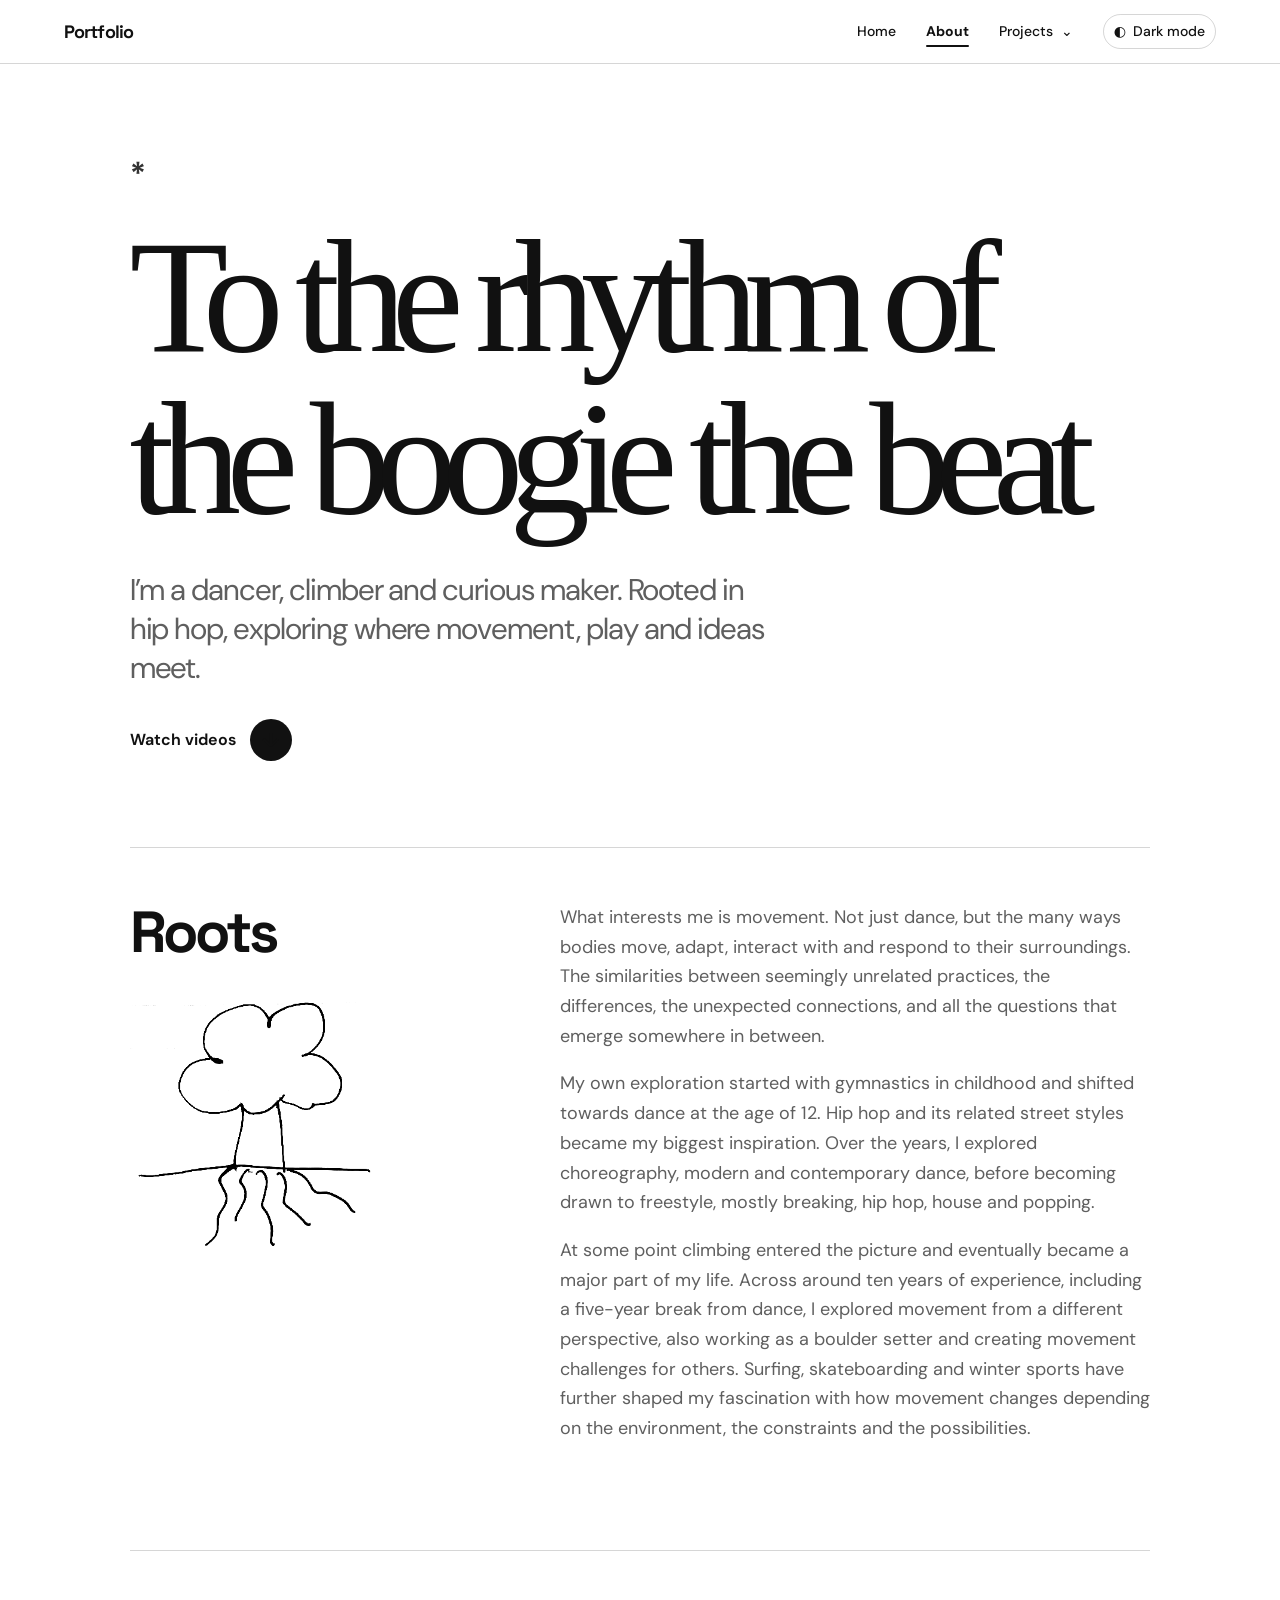
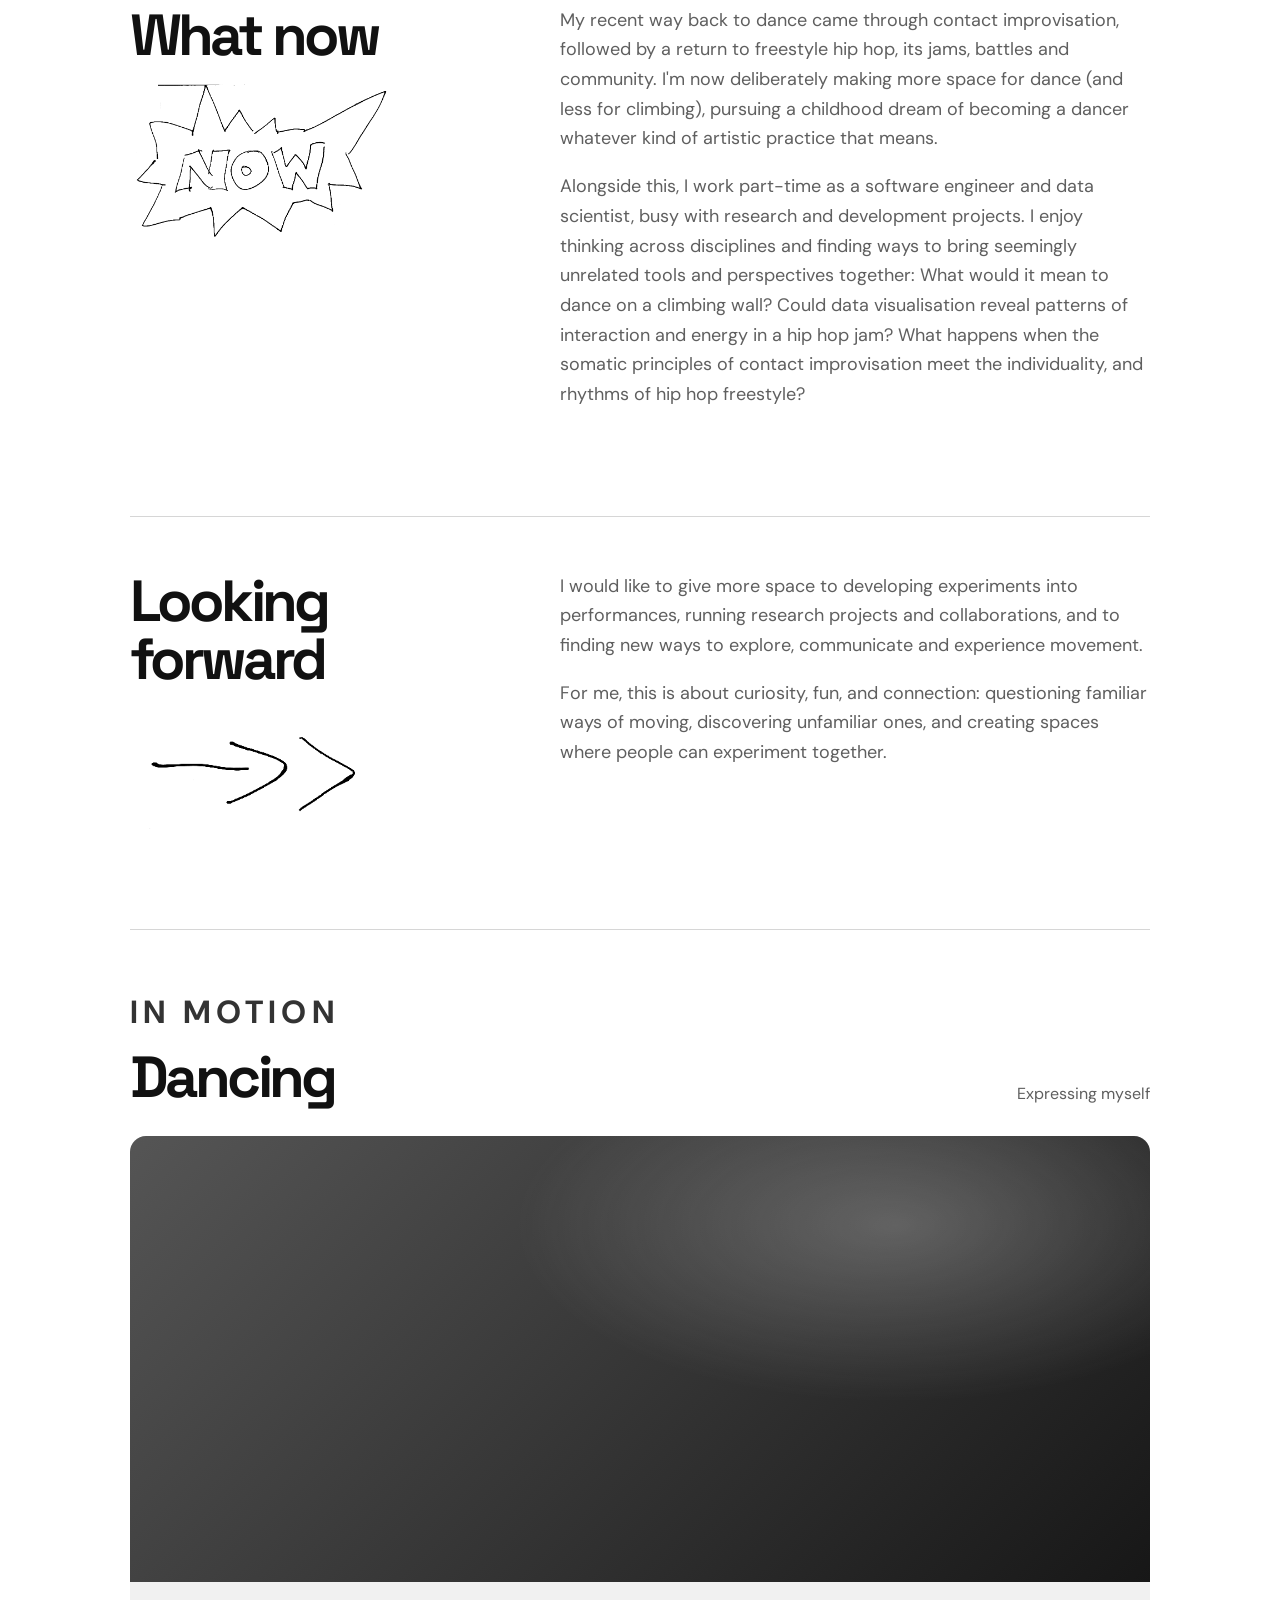
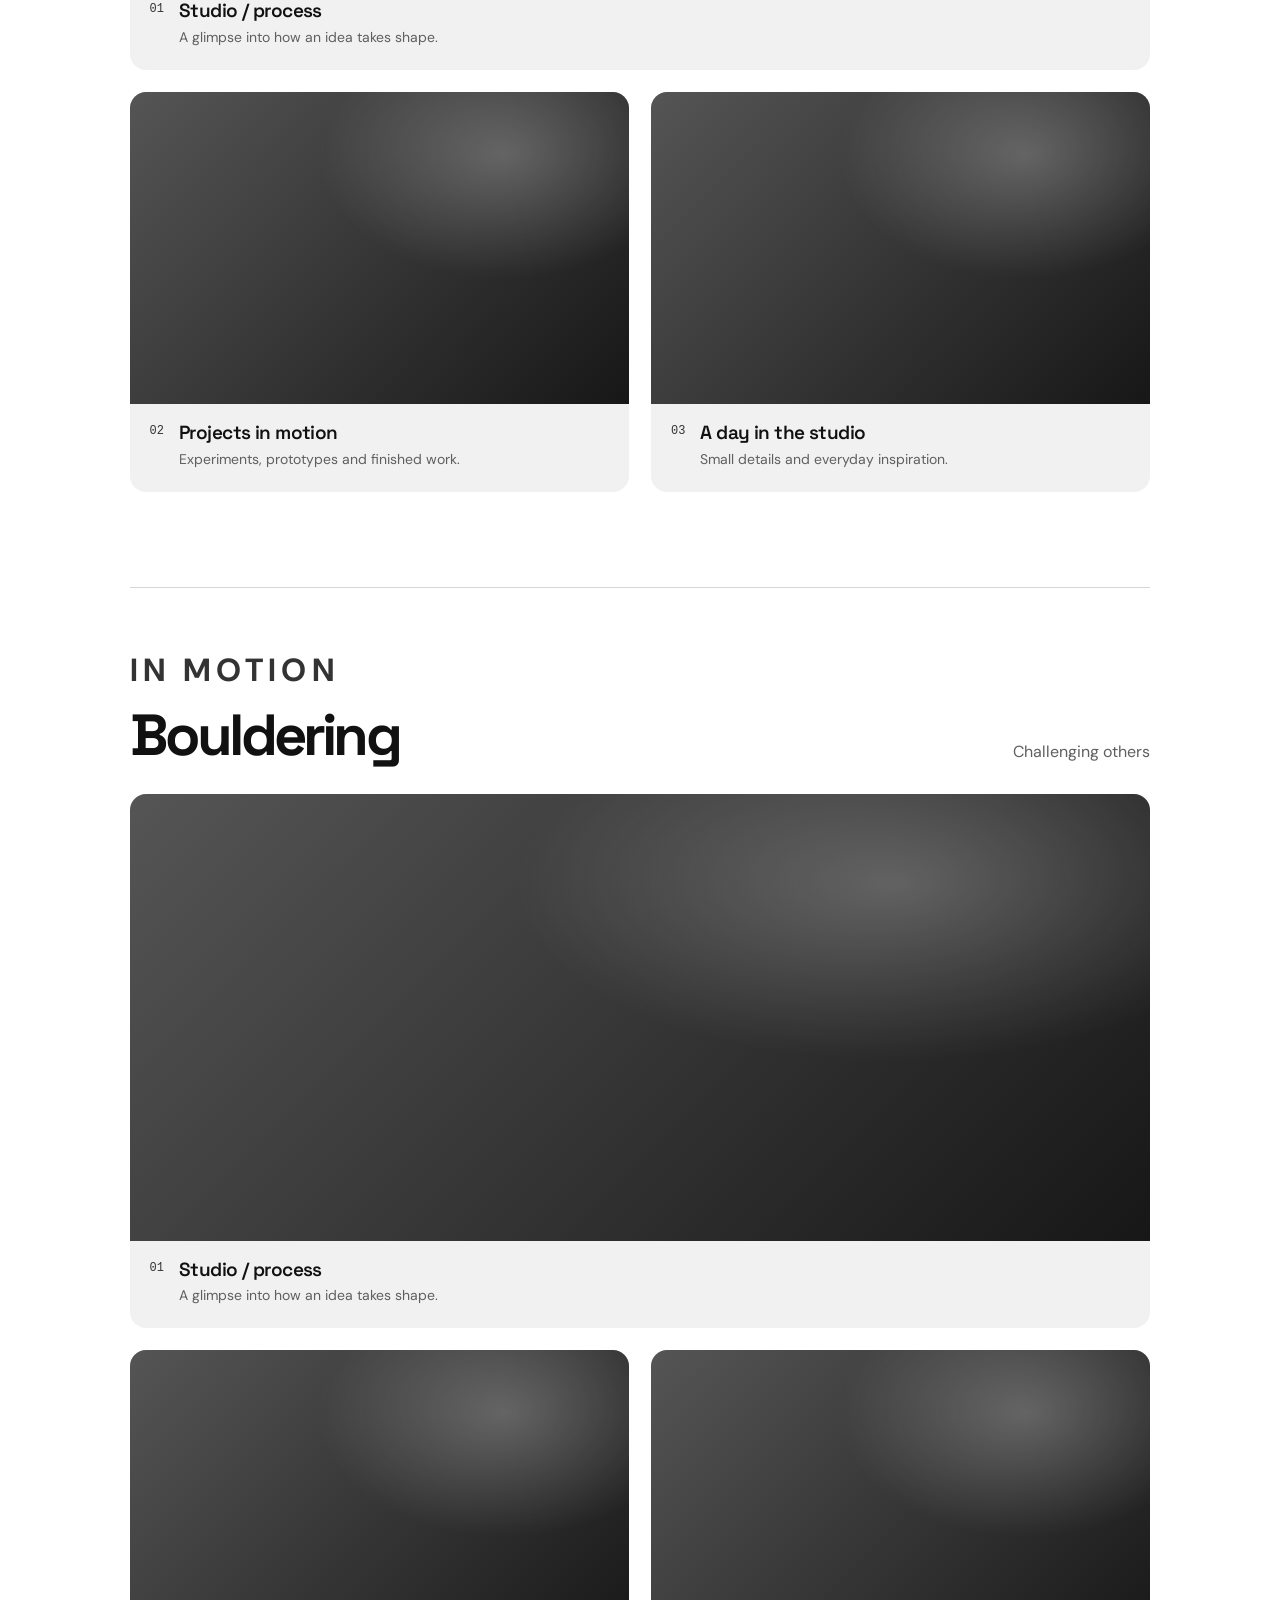
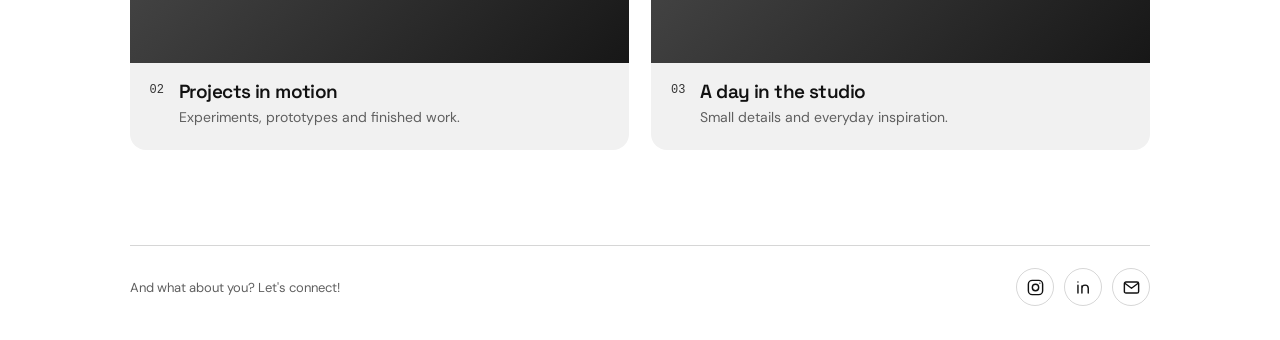
==== about.html @ 0e0fe101 "initial" ====
<!doctype html>
<html lang="en">
<head>
  <meta charset="utf-8">
  <meta name="viewport" content="width=device-width, initial-scale=1">
  <meta name="theme-color" content="#ffffff">
  <meta name="description" content="About Enikő Kakas and selected videos of her work.">
  <title>About — Enikő Kakas</title>
  <link rel="preconnect" href="https://fonts.googleapis.com">
  <link rel="preconnect" href="https://fonts.gstatic.com" crossorigin>
  <link href="https://fonts.googleapis.com/css2?family=DM+Sans:wght@400;500;600;700&family=Space+Grotesk:wght@400;500;600;700&family=Permanent+Marker&display=swap" rel="stylesheet">
  <link rel="stylesheet" href="css/site.css">
  <link rel="stylesheet" href="css/about.css">
</head>
<body>
  <nav class="site-nav" aria-label="Main navigation">
    <a class="brand" href="index.html">Portfolio</a>
    <div class="nav-links">
      <a href="index.html">Home</a>
      <a href="about.html" aria-current="page">About</a>
      <div class="nav-dropdown">
        <button class="nav-trigger" type="button" aria-expanded="false" aria-haspopup="true">Projects <span aria-hidden="true">⌄</span></button>
        <div class="nav-menu">
          <a href="projects/gyro-cube.html">Gyro Cube</a>
          <a href="projects/skate-bowl.html">Elevated Skate Bowl</a>
          <a href="projects/audience.html">Two Rooms</a>
          <a href="projects/traffic.html">Routes to Dynamo</a>
        </div>
      </div>
      <button class="theme-toggle" type="button" aria-label="Switch to dark mode" aria-pressed="false"><span aria-hidden="true">◐</span><span class="theme-toggle-label">Dark mode</span></button>
    </div>
  </nav>
  <!--<div class="street-tags" aria-hidden="true"><span class="street-tag street-tag-right">to the rhythm<br>of the boogie<br>the beat</span></div>-->

  <main class="about-shell">
    <header class="about-intro">
      <p class="about-eyebrow">*</p>
      <h1>To the rhythm of the boogie the beat<span></span></h1>
      <p class="about-lede">I’m a dancer, climber and curious maker. Rooted in hip hop, exploring where movement, play and ideas meet.</p>
      <a class="hero-link" href="#videos">Watch videos <span aria-hidden="true">↓</span></a>
    </header>

    <section class="about-story" aria-labelledby="roots-title">
      <div class="about-story-heading"><h2 id="roots-title">Roots</h2>
        <img class="section-doodle roots-doodle" src="media/doodles/about-roots.png" alt="" aria-hidden="true">
      </div>
      <div class="about-copy">
        <p>What interests me is movement. Not just dance, but the many ways bodies move, adapt, interact with and respond to their surroundings. The similarities between seemingly unrelated practices, the differences, the unexpected connections, and all the questions that emerge somewhere in between.</p>
        <p>My own exploration started with gymnastics in childhood and shifted towards dance at the age of 12. Hip hop and its related street styles became my biggest inspiration. Over the years, I explored choreography, modern and contemporary dance, before becoming drawn to freestyle, mostly breaking, hip hop, house and popping.</p>
        <p>At some point climbing entered the picture and eventually became a major part of my life. Across around ten years of experience, including a five-year break from dance, I explored movement from a different perspective, also working as a boulder setter and creating movement challenges for others. Surfing, skateboarding and winter sports have further shaped my fascination with how movement changes depending on the environment, the constraints and the possibilities.</p>
        
      </div>
    </section>
    <section class="about-story" aria-labelledby="now-title">
      <div class="about-story-heading"><h2 id="now-title">What now</h2>
        <img class="section-doodle now-doodle" src="media/doodles/about-now.png" alt="" aria-hidden="true">
      </div>
      <div class="about-copy">
        <p>My recent way back to dance came through contact improvisation, followed by a return to freestyle hip hop, its jams, battles and community. I'm now deliberately making more space for dance (and less for climbing), pursuing a childhood dream of becoming a dancer whatever kind of artistic practice that means.</p>
        <p>Alongside this, I work part-time as a software engineer and data scientist, busy with research and development projects. I enjoy thinking across disciplines and finding ways to bring seemingly unrelated tools and perspectives together: What would it mean to dance on a climbing wall? Could data visualisation reveal patterns of interaction and energy in a hip hop jam? What happens when the somatic principles of contact improvisation meet the individuality, and rhythms of hip hop freestyle?</p>
      </div>
    </section>
     <section class="about-story" aria-labelledby="forward-title">
      <div class="about-story-heading"><h2 id="forward-title">Looking forward</h2>
        <img class="section-doodle forward-doodle" src="media/doodles/about-forward.png" alt="" aria-hidden="true">
      </div>
      <div class="about-copy">
        <p>I would like to give more space to developing experiments into performances, running research projects and collaborations, and to finding new ways to explore, communicate and experience movement.</p>
        <p>For me, this is about curiosity, fun, and connection: questioning familiar ways of moving, discovering unfamiliar ones, and creating spaces where people can experiment together. </p>
      </div>
    </section>

    <section class="about-videos" aria-labelledby="videos-title" id="videos">
      <div class="about-section-heading">
        <div><p class="about-eyebrow">In motion</p><h2 id="videos-title">Dancing</h2></div>
        <p>Expressing myself</p>
      </div>
      <div class="video-grid">
        <figure class="video-card">
          <video preload="metadata" playsinline role="button" tabindex="0" aria-label="Open studio and process video"><source src="/home/kakas/Videos/dance/weerwoordgeven.mp4" type="video/mp4">Add your video at media/about-01.mp4.</video>
          <figcaption><span>01</span><div><h3>Studio / process</h3><p>A glimpse into how an idea takes shape.</p></div></figcaption>
        </figure>
        <figure class="video-card">
          <video preload="metadata" playsinline role="button" tabindex="0" aria-label="Open project in motion video"><source src="/home/kakas/Videos/dance/popping_6.mp4" type="video/mp4">Add your video at media/about-02.mp4.</video>
          <figcaption><span>02</span><div><h3>Projects in motion</h3><p>Experiments, prototypes and finished work.</p></div></figcaption>
        </figure>
        <figure class="video-card">
          <video preload="metadata" playsinline role="button" tabindex="0" aria-label="Open a day in the studio video"><source src="/home/kakas/Videos/dance/tony_hip_hop_jam_9.mp4" type="video/mp4">Add your video at media/about-03.mp4.</video>
          <figcaption><span>03</span><div><h3>A day in the studio</h3><p>Small details and everyday inspiration.</p></div></figcaption>
        </figure>
      </div>
    </section>
    <section class="about-videos" aria-labelledby="videos-title">
      <div class="about-section-heading">
        <div><p class="about-eyebrow">In motion</p><h2 id="videos-title">Bouldering</h2></div>
        <p>Challenging others</p>
      </div>
      <div class="video-grid">
        <figure class="video-card">
          <video preload="metadata" playsinline role="button" tabindex="0" aria-label="Open studio and process video"><source src="media/about-01.mp4" type="video/mp4">Add your video at media/about-01.mp4.</video>
          <figcaption><span>01</span><div><h3>Studio / process</h3><p>A glimpse into how an idea takes shape.</p></div></figcaption>
        </figure>
        <figure class="video-card">
          <video preload="metadata" playsinline role="button" tabindex="0" aria-label="Open project in motion video"><source src="media/about-02.mp4" type="video/mp4">Add your video at media/about-02.mp4.</video>
          <figcaption><span>02</span><div><h3>Projects in motion</h3><p>Experiments, prototypes and finished work.</p></div></figcaption>
        </figure>
        <figure class="video-card">
          <video preload="metadata" playsinline role="button" tabindex="0" aria-label="Open a day in the studio video"><source src="media/about-03.mp4" type="video/mp4">Add your video at media/about-03.mp4.</video>
          <figcaption><span>03</span><div><h3>A day in the studio</h3><p>Small details and everyday inspiration.</p></div></figcaption>
        </figure>
      </div>
    </section>

    <footer class="about-footer">
      <span>And what about you? Let's connect!</span>
      <nav class="social-links" aria-label="Social media and contact">
        <a href="https://www.instagram.com/any.cashonme/" target="_blank" rel="noopener noreferrer" aria-label="Instagram" title="Instagram">
          <svg viewBox="0 0 24 24" aria-hidden="true"><rect x="3" y="3" width="18" height="18" rx="5"/><circle cx="12" cy="12" r="4"/><circle cx="17.5" cy="6.5" r=".8" class="social-dot"/></svg>
        </a>
        <a href="https://www.linkedin.com/in/eniko-kakas/" target="_blank" rel="noopener noreferrer" aria-label="LinkedIn" title="LinkedIn">
          <svg viewBox="0 0 24 24" aria-hidden="true"><path d="M5 9v10M5 5v.1M10 19v-6a4 4 0 0 1 8 0v6M10 10v9"/></svg>
        </a>
        <a href="mailto:kakas.eniko@gmail.com" target="_blank" aria-label="Email" title="Email">
          <svg viewBox="0 0 24 24" aria-hidden="true"><rect x="3" y="5" width="18" height="14" rx="2"/><path d="m4 7 8 6 8-6"/></svg>
        </a>
      </nav>
    </footer>
  </main>
  <dialog class="video-lightbox" aria-label="Video player">
    <button class="video-lightbox-close" type="button" aria-label="Close video">×</button>
    <video class="video-lightbox-player" controls playsinline></video>
    <div class="video-lightbox-caption"><span class="video-lightbox-number"></span><div><h2></h2><p></p></div></div>
  </dialog>
  <script src="js/main.js"></script>
</body>
</html>
---- css/site.css ----
:root {
  --nav-height: 64px;
  --site-ink: #111111;
  --site-muted: #5f5f5f;
  --site-paper: #ffffff;
  --site-accent: #111111;
  --site-moss: #333333;
  --site-surface: #f1f1f1;
  --site-border: rgba(0, 0, 0, .16);
  --font-body: "DM Sans", sans-serif;
  --font-display: "Space Grotesk", sans-serif;
}
:root[data-theme="dark"] {
  color-scheme: dark;
  --site-ink: #ffffff;
  --site-muted: #c2c2c2;
  --site-paper: #111111;
  --site-accent: #ffffff;
  --site-moss: #eeeeee;
  --site-surface: #242424;
  --site-border: rgba(255, 255, 255, .2);
}
* { box-sizing: border-box; }
html { color-scheme: light; scroll-behavior: smooth; }
body { margin: 0; background: var(--site-paper); color: var(--site-ink); font: 400 16px/1.5 var(--font-body), system-ui, sans-serif; }
body.project-page { --site-ink: #17231f; --site-muted: #61716a; --site-paper: #f4f5ef; --site-accent: #b7f36b; --site-moss: #5b7f52; --site-border: rgba(23,35,31,.14); }
.site-nav {
  height: var(--nav-height);
  position: sticky;
  z-index: 1000;
  top: 0;
  display: flex;
  align-items: center;
  justify-content: space-between;
  padding: 0 clamp(20px, 5vw, 76px);
  background: color-mix(in srgb, var(--site-paper) 94%, transparent);
  color: var(--site-ink);
  border-bottom: 1px solid var(--site-border);
  backdrop-filter: blur(14px);
  font: 500 14px/1.2 var(--font-body), system-ui, sans-serif;
}
.theme-toggle { display: inline-flex; align-items: center; gap: 7px; padding: 8px 10px; border: 1px solid var(--site-border); border-radius: 999px; background: transparent; color: var(--site-ink); font: inherit; cursor: pointer; white-space: nowrap; }
.theme-toggle:hover { background: var(--site-ink); color: var(--site-paper); }
.theme-toggle:focus-visible { outline: 2px solid var(--site-ink); outline-offset: 3px; }
body.project-page .site-nav { background: rgba(244, 245, 239, .94); font-family: system-ui, sans-serif; }
.site-nav a { color: inherit; text-decoration: none; }
.site-nav .brand { font-family: var(--font-display), sans-serif; font-weight: 700; letter-spacing: -.05em; font-size: 18px; }
.nav-links > a { position: relative; }
.nav-links > a[aria-current="page"] { color: var(--site-ink); font-weight: 700; }
.nav-links > a[aria-current="page"]::after { content: ""; position: absolute; left: 0; right: 0; bottom: 5px; height: 2px; border-radius: 2px; background: var(--site-ink); }
.nav-links { display: flex; height: 100%; align-items: center; gap: 30px; }
.nav-links > a, .nav-trigger { padding: 12px 0; }
.nav-dropdown { position: relative; height: 100%; display: flex; align-items: center; }
.nav-trigger { background: none; border: 0; color: inherit; font: inherit; cursor: pointer; }
.nav-trigger span { margin-left: 4px; }
.nav-menu {
  display: none;
  position: absolute;
  top: calc(100% - 5px);
  right: 0;
  min-width: 210px;
  padding: 8px;
  background: var(--site-paper);
  border: 1px solid var(--site-border);
  border-radius: 12px;
  box-shadow: 0 14px 38px rgba(0, 0, 0, .16);
}
.nav-dropdown.open .nav-menu, .nav-dropdown:hover .nav-menu, .nav-dropdown:focus-within .nav-menu { display: grid; }
.nav-menu a { padding: 11px 12px; border-radius: 7px; }
.nav-menu a:hover, .nav-menu a:focus-visible { background: rgba(0, 0, 0, .07); }
:root[data-theme="dark"] .nav-menu a:hover, :root[data-theme="dark"] .nav-menu a:focus-visible { background: rgba(255, 255, 255, .1); }
.site-nav a:focus-visible, .nav-trigger:focus-visible { outline: 2px solid #111; outline-offset: 4px; border-radius: 3px; }
body.project-page .nav-menu a:hover, body.project-page .nav-menu a:focus-visible { background: rgba(23, 35, 31, .07); }
body.project-page .site-nav a:focus-visible, body.project-page .nav-trigger:focus-visible { outline-color: #427d42; }
.street-tags { pointer-events: none; }
.street-tag { position:absolute; z-index: 2; top: 420px; left: 16px; color: #111111; font: 400 62px/1 "Permanent Marker", cursive; letter-spacing: -.06em; text-shadow: 1px 1px 0 rgba(0,0,0,.12); transform: rotate(-30deg); }
.street-tag::before { content: "✳"; position: absolute; left: -19px; top: -8px; color: #111111; font: 15px/1 var(--font-body), sans-serif; transform: rotate(30deg); }
.street-tag::after { content: ""; position: absolute; left: -3px; right: -8px; bottom: -5px; height: 4px; border-top: 3px solid #111111; border-radius: 50%; transform: rotate(-4deg); }
.street-tag-right { left: auto; right: 26px; top: 190px; width: 465px; font-size: 52px; line-height: 1.05; text-align:center; transform: rotate(30deg); color:rgb(173, 173, 173)}
.street-tag-right { pointer-events: auto; text-decoration: none; cursor: pointer; }
.street-tag-right:focus-visible { outline: 2px solid currentColor; outline-offset: 6px; border-radius: 4px; }
:root[data-theme="dark"] .street-tag, :root[data-theme="dark"] .street-tag::before { color: #fff; }
:root[data-theme="dark"] .street-tag::after { border-color: #fff; }
:root[data-theme="dark"] .street-tag-right { color: #aaa; }
:root[data-theme="dark"] .nav-menu a:hover, :root[data-theme="dark"] .nav-menu a:focus-visible { background: rgba(255, 255, 255, .1); }
:root[data-theme="dark"] .site-nav a:focus-visible, :root[data-theme="dark"] .nav-trigger:focus-visible { outline-color: #fff; }
@media (max-width: 1120px) { .street-tags { display: none; } }
@media (max-width: 520px) {
  :root { --nav-height: 58px; }
  .site-nav { padding-inline: 18px; }
  .nav-links { gap: 20px; }
  .theme-toggle { width: 38px; height: 38px; justify-content: center; padding: 0; }
  .theme-toggle-label { display: none; }
}
/* The project canvases occupy the viewport below the shared navigation. */
body:has(.app) .app { height: calc(100dvh - var(--nav-height)); }
@media (max-width: 820px) {
  body:has(.app) .app { min-height: calc(100dvh - var(--nav-height)); height: auto; }
}
---- css/about.css ----
.about-shell { max-width: 1200px; margin: 0 auto; padding: 0 clamp(22px, 7vw, 100px); }
.about-intro { min-height: min(610px, calc(82svh - var(--nav-height))); display: flex; flex-direction: column; justify-content: center; padding-block: 86px; }
.about-eyebrow { color: var(--site-moss); text-transform: uppercase; font-size: 32px; font-weight: 700; letter-spacing: .16em; margin: 0 0 18px; }
.about-intro h1 { margin: 0; font-family: var(--font-display), sans-serif; font-size: clamp(58px, 12vw, 148px); line-height: .9; letter-spacing: -.09em; font-weight: 700; font: 400 162px/1 "Permanent Marker", cursive}
.about-intro h1 span { color: var(--site-moss); }
.hero-link { display: inline-flex; align-items: center; gap: 14px; margin-top: 32px; color: var(--site-ink); text-decoration: none; font-weight: 650; }
.hero-link span { width: 42px; height: 42px; display: grid; place-items: center; border-radius: 50%; background: var(--site-accent); font-size: 20px; transition: transform .2s; }
:root[data-theme="dark"] .hero-link span { color: #111; }
.hero-link:hover span { transform: translateY(3px); }
.about-lede { max-width: 650px; margin: 30px 0 0; color: var(--site-muted); font-size: clamp(20px, 3vw, 30px); line-height: 1.3; letter-spacing: -.035em; }
.about-story { padding: 55px 0 88px; border-top: 1px solid var(--site-border); display: grid; grid-template-columns: .8fr 1.2fr; gap: 36px; }
.about-story h2, .about-section-heading h2 { margin: 0; font-family: var(--font-display), sans-serif; font-size: clamp(34px, 5vw, 58px); letter-spacing: -.065em; line-height: 1; }
.about-story-heading { display: flex; flex-direction: column; align-items: flex-start; gap: 20px; }
.section-doodle { display: block; width: min(100%, 260px); height: auto; object-fit: contain; }
:root[data-theme="dark"] .section-doodle { filter: invert(1); }
.about-copy { max-width: 620px; color: var(--site-muted); font-size: 18px; line-height: 1.65; }
.about-copy p { margin: 0 0 18px; }
.about-videos { padding: 58px 0 95px; border-top: 1px solid var(--site-border); }
.about-section-heading { display: flex; justify-content: space-between; align-items: end; gap: 20px; margin-bottom: 30px; }
.about-section-heading .about-eyebrow { margin-bottom: 12px; }
.about-section-heading > p { max-width: 270px; color: var(--site-muted); margin: 0; }
.video-grid { display: grid; grid-template-columns: repeat(2, minmax(0, 1fr)); gap: 22px; }
.video-card { margin: 0; overflow: hidden; border-radius: 16px; background: var(--site-surface); }
.video-card video { display: block; width: 100%; aspect-ratio: 16 / 10; object-fit: cover; cursor: pointer; background: radial-gradient(ellipse at 75% 20%, rgba(255,255,255,.24), transparent 35%), linear-gradient(135deg, #555, #171717); }
.video-card video:focus-visible { outline: 3px solid var(--site-ink); outline-offset: -5px; }
:root[data-theme="dark"] .video-card video { background: radial-gradient(ellipse at 75% 20%, rgba(255,255,255,.14), transparent 35%), linear-gradient(135deg, #444, #080808); }
.video-card figcaption { display: flex; gap: 15px; padding: 18px 20px 22px; }
.video-card figcaption > span { color: var(--site-moss); font: 12px/1.5 ui-monospace, monospace; }
.video-card h3 { margin: 0 0 4px; font: 600 19px/1.2 var(--font-display), sans-serif; letter-spacing: -.03em; }
.video-card figcaption p { margin: 0; color: var(--site-muted); font-size: 14px; }
.about-footer { border-top: 1px solid var(--site-border); padding: 22px 0 34px; color: var(--site-muted); font-size: 13px; display: flex; justify-content: space-between; align-items: center; gap: 20px; }
.about-footer .social-links { display: flex; align-items: center; gap: 10px; }
.about-footer .social-links a { width: 38px; height: 38px; display: grid; place-items: center; border: 1px solid var(--site-border); border-radius: 50%; color: var(--site-ink); transition: background-color .2s, color .2s; }
.about-footer .social-links a:hover { background: var(--site-ink); color: var(--site-paper); }
.about-footer .social-links a:focus-visible { outline: 2px solid var(--site-ink); outline-offset: 3px; }
.about-footer .social-links svg { width: 19px; height: 19px; fill: none; stroke: currentColor; stroke-width: 1.8; stroke-linecap: round; stroke-linejoin: round; }
.about-footer .social-dot { fill: currentColor; stroke: none; }
.video-lightbox { position: fixed; inset: 0; width: min(1100px, 94vw); max-width: none; max-height: 92vh; padding: 56px 16px 20px; border: 1px solid rgba(255,255,255,.25); border-radius: 12px; background: #080808; color: #fff; overflow: visible; opacity: 0; transform: scale(.98); transition: opacity .2s ease, transform .2s ease, overlay .2s allow-discrete, display .2s allow-discrete; }
.video-lightbox[open] { opacity: 1; transform: scale(1); }
@starting-style { .video-lightbox[open] { opacity: 0; transform: scale(.98); } }
.video-lightbox::backdrop { background: rgba(0,0,0,.82); backdrop-filter: blur(5px); }
.video-lightbox-player { display: block; width: 100%; max-height: calc(92vh - 155px); margin: auto; object-fit: contain; background: #000; }
.video-lightbox-caption { display: flex; align-items: baseline; gap: 14px; width: min(100%, 850px); margin: 12px auto 0; color: #fff; }
.video-lightbox-number { color: #aaa; font: 12px/1.5 ui-monospace, monospace; }
.video-lightbox-caption h2 { margin: 0 0 3px; font: 600 18px/1.2 var(--font-display), sans-serif; }
.video-lightbox-caption p { margin: 0; color: #c5c5c5; font-size: 14px; }
.video-lightbox-close { position: absolute; top: 10px; right: 12px; width: 36px; height: 36px; display: grid; place-items: center; border: 1px solid rgba(255,255,255,.55); border-radius: 50%; background: transparent; color: #fff; font: 30px/1 sans-serif; cursor: pointer; }
.video-lightbox-close:hover, .video-lightbox-close:focus-visible { background: #fff; color: #111; }
@media (max-width: 520px) { .about-footer { align-items: start; flex-direction: column; } }
@media (min-width: 900px) { .video-card:first-child { grid-column: 1 / -1; } .video-card:first-child video { aspect-ratio: 16 / 7; } }
@media (max-width: 700px) { .about-intro { min-height: 64svh; padding-block: 65px; } .about-intro h1 { font-size: clamp(48px, 10vw, 76px); } .about-story { grid-template-columns: 1fr; gap: 20px; padding-block: 42px 60px; } .about-section-heading { align-items: start; flex-direction: column; } .video-grid { grid-template-columns: 1fr; } .video-card:first-child video { aspect-ratio: 16 / 10; height: auto; } }
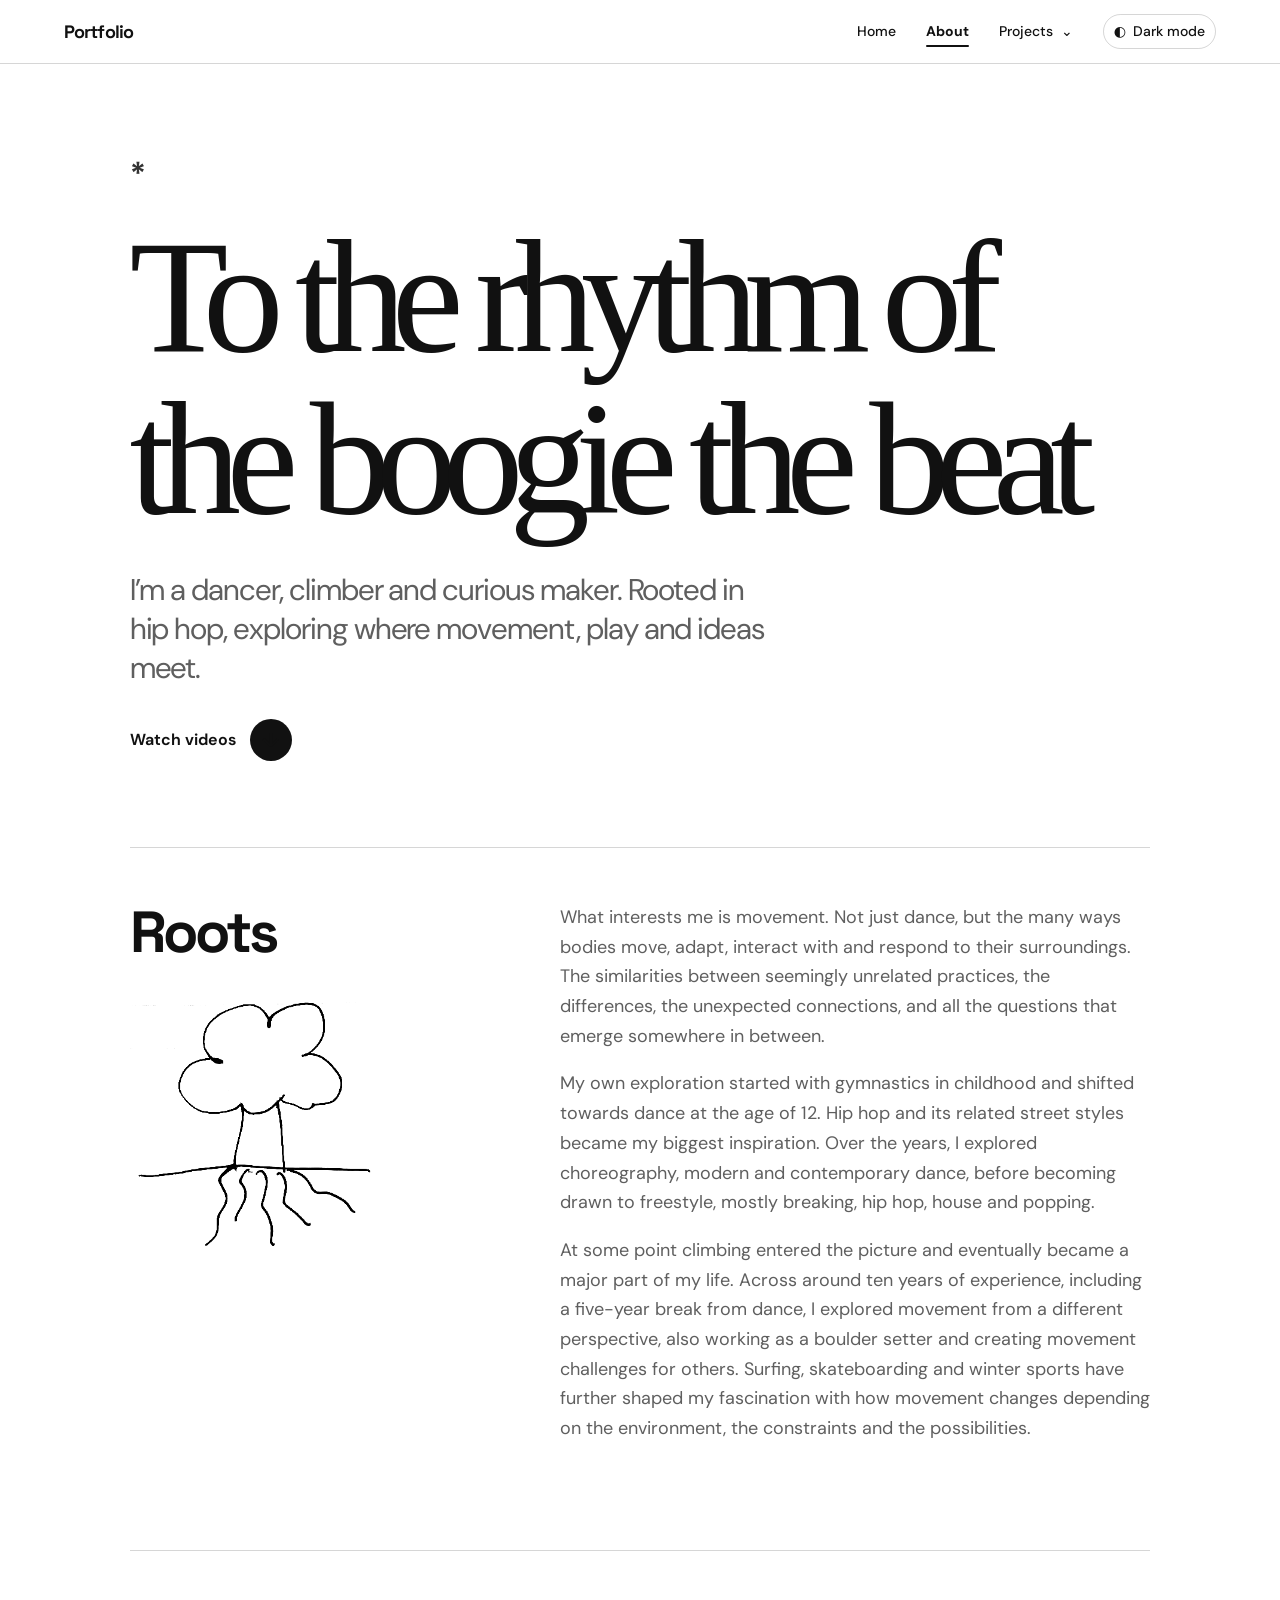
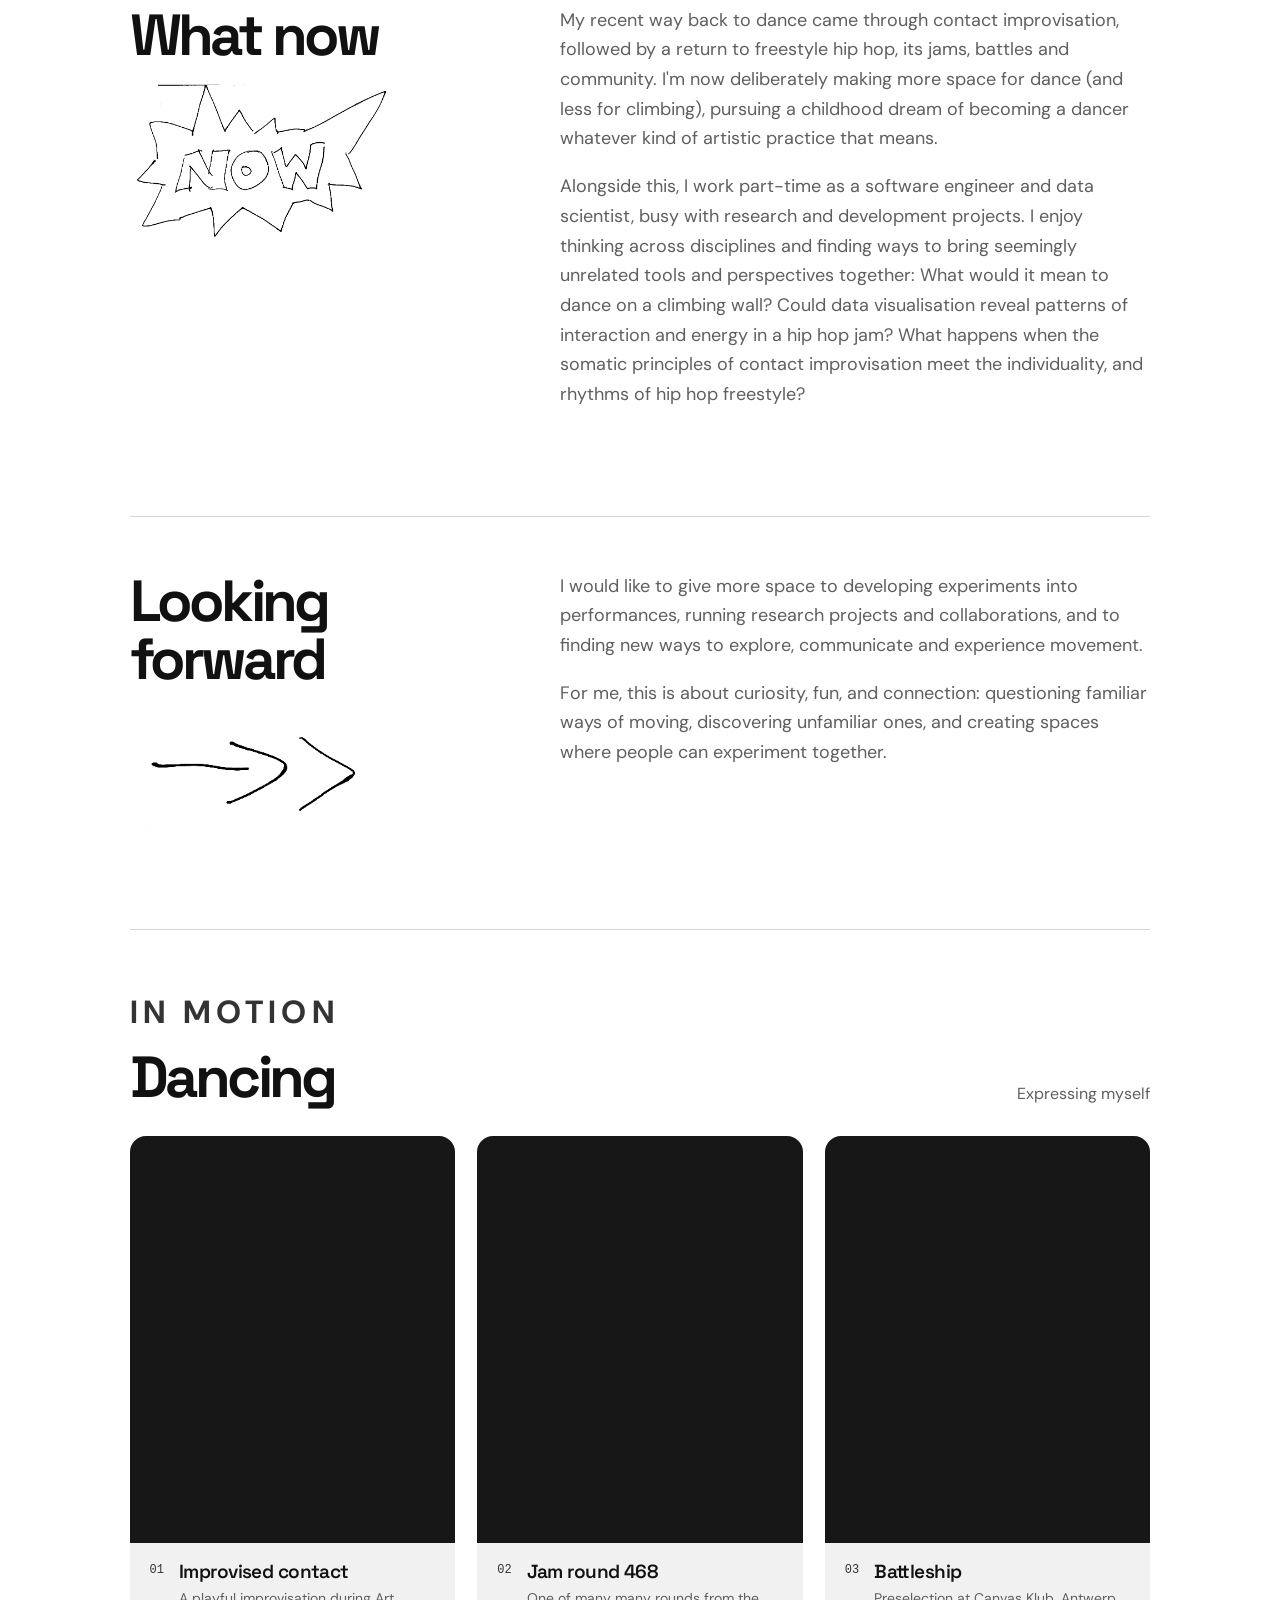
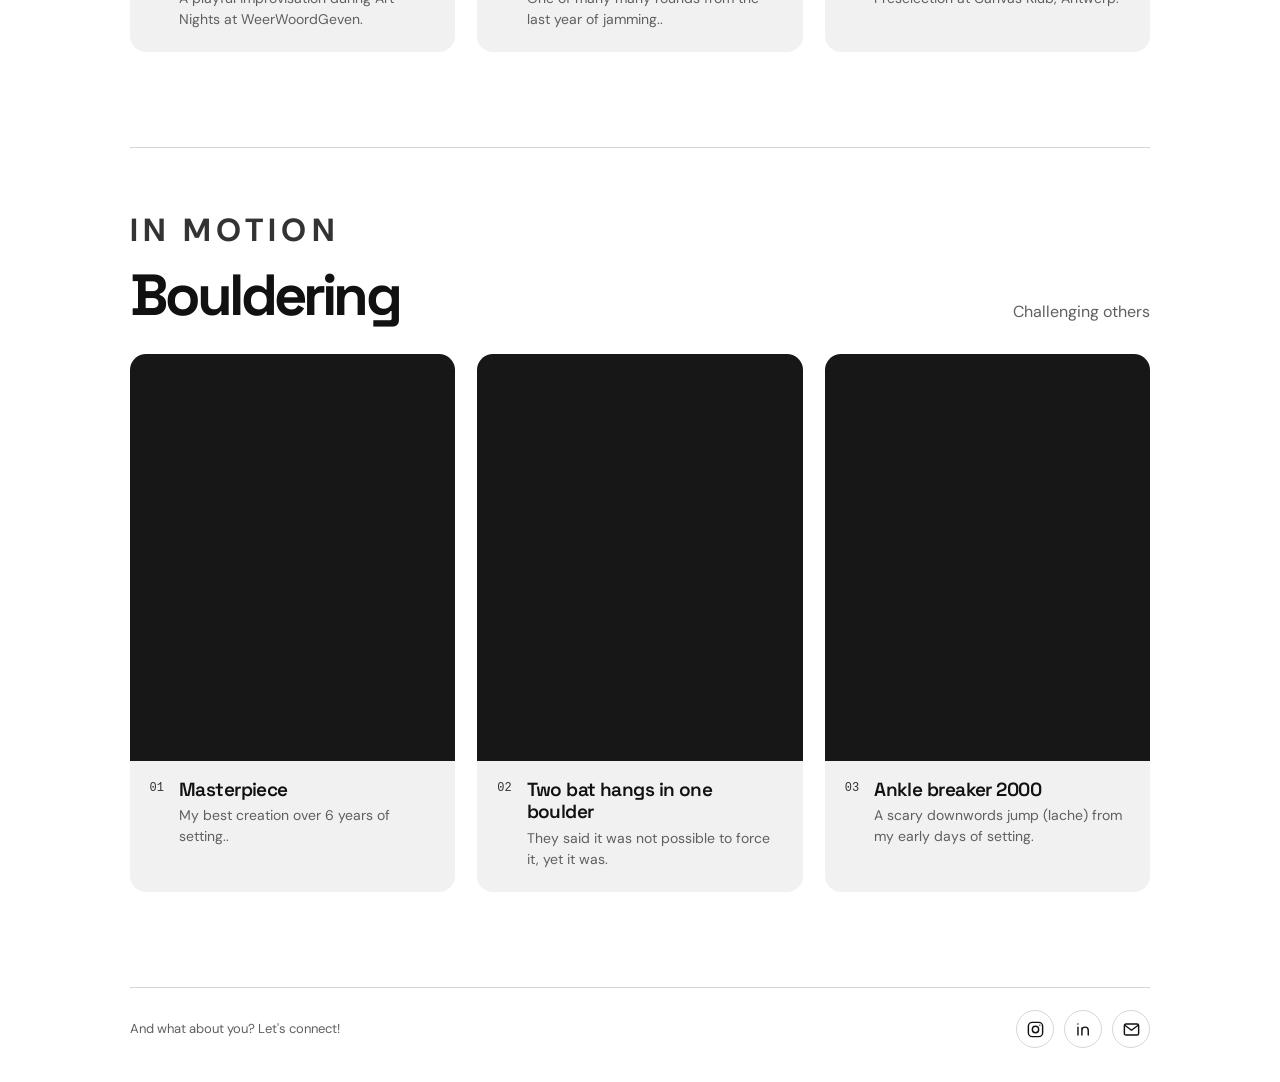
==== commit cf49de74: "added all videos" ====
--- a/about.html
+++ b/about.html
@@ -77,16 +77,16 @@
       </div>
       <div class="video-grid">
         <figure class="video-card">
-          <video preload="metadata" playsinline role="button" tabindex="0" aria-label="Open studio and process video"><source src="/home/kakas/Videos/dance/weerwoordgeven.mp4" type="video/mp4">Add your video at media/about-01.mp4.</video>
-          <figcaption><span>01</span><div><h3>Studio / process</h3><p>A glimpse into how an idea takes shape.</p></div></figcaption>
+          <video preload="metadata" playsinline role="button" tabindex="0" aria-label="Open studio and process video"><source src="https://res.cloudinary.com/whwklyqi/video/upload/v1795102405/weerwoordgeven_cut.mp4" type="video/mp4">Add your video at media/about-01.mp4.</video>
+          <figcaption><span>01</span><div><h3>Improvised contact</h3><p>A playful improvisation during Art Nights at WeerWoordGeven.</p></div></figcaption>
         </figure>
         <figure class="video-card">
-          <video preload="metadata" playsinline role="button" tabindex="0" aria-label="Open project in motion video"><source src="/home/kakas/Videos/dance/popping_6.mp4" type="video/mp4">Add your video at media/about-02.mp4.</video>
-          <figcaption><span>02</span><div><h3>Projects in motion</h3><p>Experiments, prototypes and finished work.</p></div></figcaption>
+          <video preload="metadata" playsinline role="button" tabindex="0" aria-label="Open project in motion video"><source src="https://res.cloudinary.com/whwklyqi/video/upload/v1795103265/popping_6_cut.mp4" type="video/mp4">Add your video at media/about-02.mp4.</video>
+          <figcaption><span>02</span><div><h3>Jam round 468</h3><p>One of many many rounds from the last year of jamming..</p></div></figcaption>
         </figure>
         <figure class="video-card">
-          <video preload="metadata" playsinline role="button" tabindex="0" aria-label="Open a day in the studio video"><source src="/home/kakas/Videos/dance/tony_hip_hop_jam_9.mp4" type="video/mp4">Add your video at media/about-03.mp4.</video>
-          <figcaption><span>03</span><div><h3>A day in the studio</h3><p>Small details and everyday inspiration.</p></div></figcaption>
+          <video preload="metadata" playsinline role="button" tabindex="0" aria-label="Open a day in the studio video"><source src="https://res.cloudinary.com/whwklyqi/video/upload/v1795104471/canvasKlub.mp4" type="video/mp4">Add your video at media/about-03.mp4.</video>
+          <figcaption><span>03</span><div><h3>Battleship</h3><p>Preselection at Canvas Klub, Antwerp.</p></div></figcaption>
         </figure>
       </div>
     </section>
@@ -97,16 +97,16 @@
       </div>
       <div class="video-grid">
         <figure class="video-card">
-          <video preload="metadata" playsinline role="button" tabindex="0" aria-label="Open studio and process video"><source src="media/about-01.mp4" type="video/mp4">Add your video at media/about-01.mp4.</video>
-          <figcaption><span>01</span><div><h3>Studio / process</h3><p>A glimpse into how an idea takes shape.</p></div></figcaption>
+          <video preload="metadata" playsinline role="button" tabindex="0" aria-label="Open studio and process video"><source src="https://res.cloudinary.com/whwklyqi/video/upload/v1795104785/toejam_climb.mp4" type="video/mp4">Add your video at media/about-01.mp4.</video>
+          <figcaption><span>01</span><div><h3>Masterpiece</h3><p>My best creation over 6 years of setting..</p></div></figcaption>
         </figure>
         <figure class="video-card">
-          <video preload="metadata" playsinline role="button" tabindex="0" aria-label="Open project in motion video"><source src="media/about-02.mp4" type="video/mp4">Add your video at media/about-02.mp4.</video>
-          <figcaption><span>02</span><div><h3>Projects in motion</h3><p>Experiments, prototypes and finished work.</p></div></figcaption>
+          <video preload="metadata" playsinline role="button" tabindex="0" aria-label="Open project in motion video"><source src="https://res.cloudinary.com/whwklyqi/video/upload/v1795104935/doublebathang.mp4" type="video/mp4">Add your video at media/about-02.mp4.</video>
+          <figcaption><span>02</span><div><h3>Two bat hangs in one boulder</h3><p>They said it was not possible to force it, yet it was.</p></div></figcaption>
         </figure>
         <figure class="video-card">
-          <video preload="metadata" playsinline role="button" tabindex="0" aria-label="Open a day in the studio video"><source src="media/about-03.mp4" type="video/mp4">Add your video at media/about-03.mp4.</video>
-          <figcaption><span>03</span><div><h3>A day in the studio</h3><p>Small details and everyday inspiration.</p></div></figcaption>
+          <video preload="metadata" playsinline role="button" tabindex="0" aria-label="Open a day in the studio video"><source src="https://res.cloudinary.com/whwklyqi/video/upload/v1795104535/d0186932-1d9a-43ea-9372-16814141bf3f.mp4" type="video/mp4">Add your video at media/about-03.mp4.</video>
+          <figcaption><span>03</span><div><h3>Ankle breaker 2000</h3><p>A scary downwords jump (lache) from my early days of setting.</p></div></figcaption>
         </figure>
       </div>
     </section>
--- a/css/about.css
+++ b/css/about.css
@@ -19,9 +19,9 @@
 .about-section-heading { display: flex; justify-content: space-between; align-items: end; gap: 20px; margin-bottom: 30px; }
 .about-section-heading .about-eyebrow { margin-bottom: 12px; }
 .about-section-heading > p { max-width: 270px; color: var(--site-muted); margin: 0; }
-.video-grid { display: grid; grid-template-columns: repeat(2, minmax(0, 1fr)); gap: 22px; }
+.video-grid { display: grid; grid-template-columns: repeat(3, minmax(0, 1fr)); gap: 22px; }
 .video-card { margin: 0; overflow: hidden; border-radius: 16px; background: var(--site-surface); }
-.video-card video { display: block; width: 100%; aspect-ratio: 16 / 10; object-fit: cover; cursor: pointer; background: radial-gradient(ellipse at 75% 20%, rgba(255,255,255,.24), transparent 35%), linear-gradient(135deg, #555, #171717); }
+.video-card video { display: block; width: 100%; aspect-ratio: 4 / 5; object-fit: contain; cursor: pointer; background: #171717; }
 .video-card video:focus-visible { outline: 3px solid var(--site-ink); outline-offset: -5px; }
 :root[data-theme="dark"] .video-card video { background: radial-gradient(ellipse at 75% 20%, rgba(255,255,255,.14), transparent 35%), linear-gradient(135deg, #444, #080808); }
 .video-card figcaption { display: flex; gap: 15px; padding: 18px 20px 22px; }
@@ -47,5 +47,5 @@
 .video-lightbox-close { position: absolute; top: 10px; right: 12px; width: 36px; height: 36px; display: grid; place-items: center; border: 1px solid rgba(255,255,255,.55); border-radius: 50%; background: transparent; color: #fff; font: 30px/1 sans-serif; cursor: pointer; }
 .video-lightbox-close:hover, .video-lightbox-close:focus-visible { background: #fff; color: #111; }
 @media (max-width: 520px) { .about-footer { align-items: start; flex-direction: column; } }
-@media (min-width: 900px) { .video-card:first-child { grid-column: 1 / -1; } .video-card:first-child video { aspect-ratio: 16 / 7; } }
-@media (max-width: 700px) { .about-intro { min-height: 64svh; padding-block: 65px; } .about-intro h1 { font-size: clamp(48px, 10vw, 76px); } .about-story { grid-template-columns: 1fr; gap: 20px; padding-block: 42px 60px; } .about-section-heading { align-items: start; flex-direction: column; } .video-grid { grid-template-columns: 1fr; } .video-card:first-child video { aspect-ratio: 16 / 10; height: auto; } }
+@media (max-width: 900px) { .video-grid { grid-template-columns: repeat(2, minmax(0, 1fr)); } }
+@media (max-width: 700px) { .about-intro { min-height: 64svh; padding-block: 65px; } .about-intro h1 { font-size: clamp(48px, 10vw, 76px); } .about-story { grid-template-columns: 1fr; gap: 20px; padding-block: 42px 60px; } .about-section-heading { align-items: start; flex-direction: column; } .video-grid { grid-template-columns: 1fr; } }
